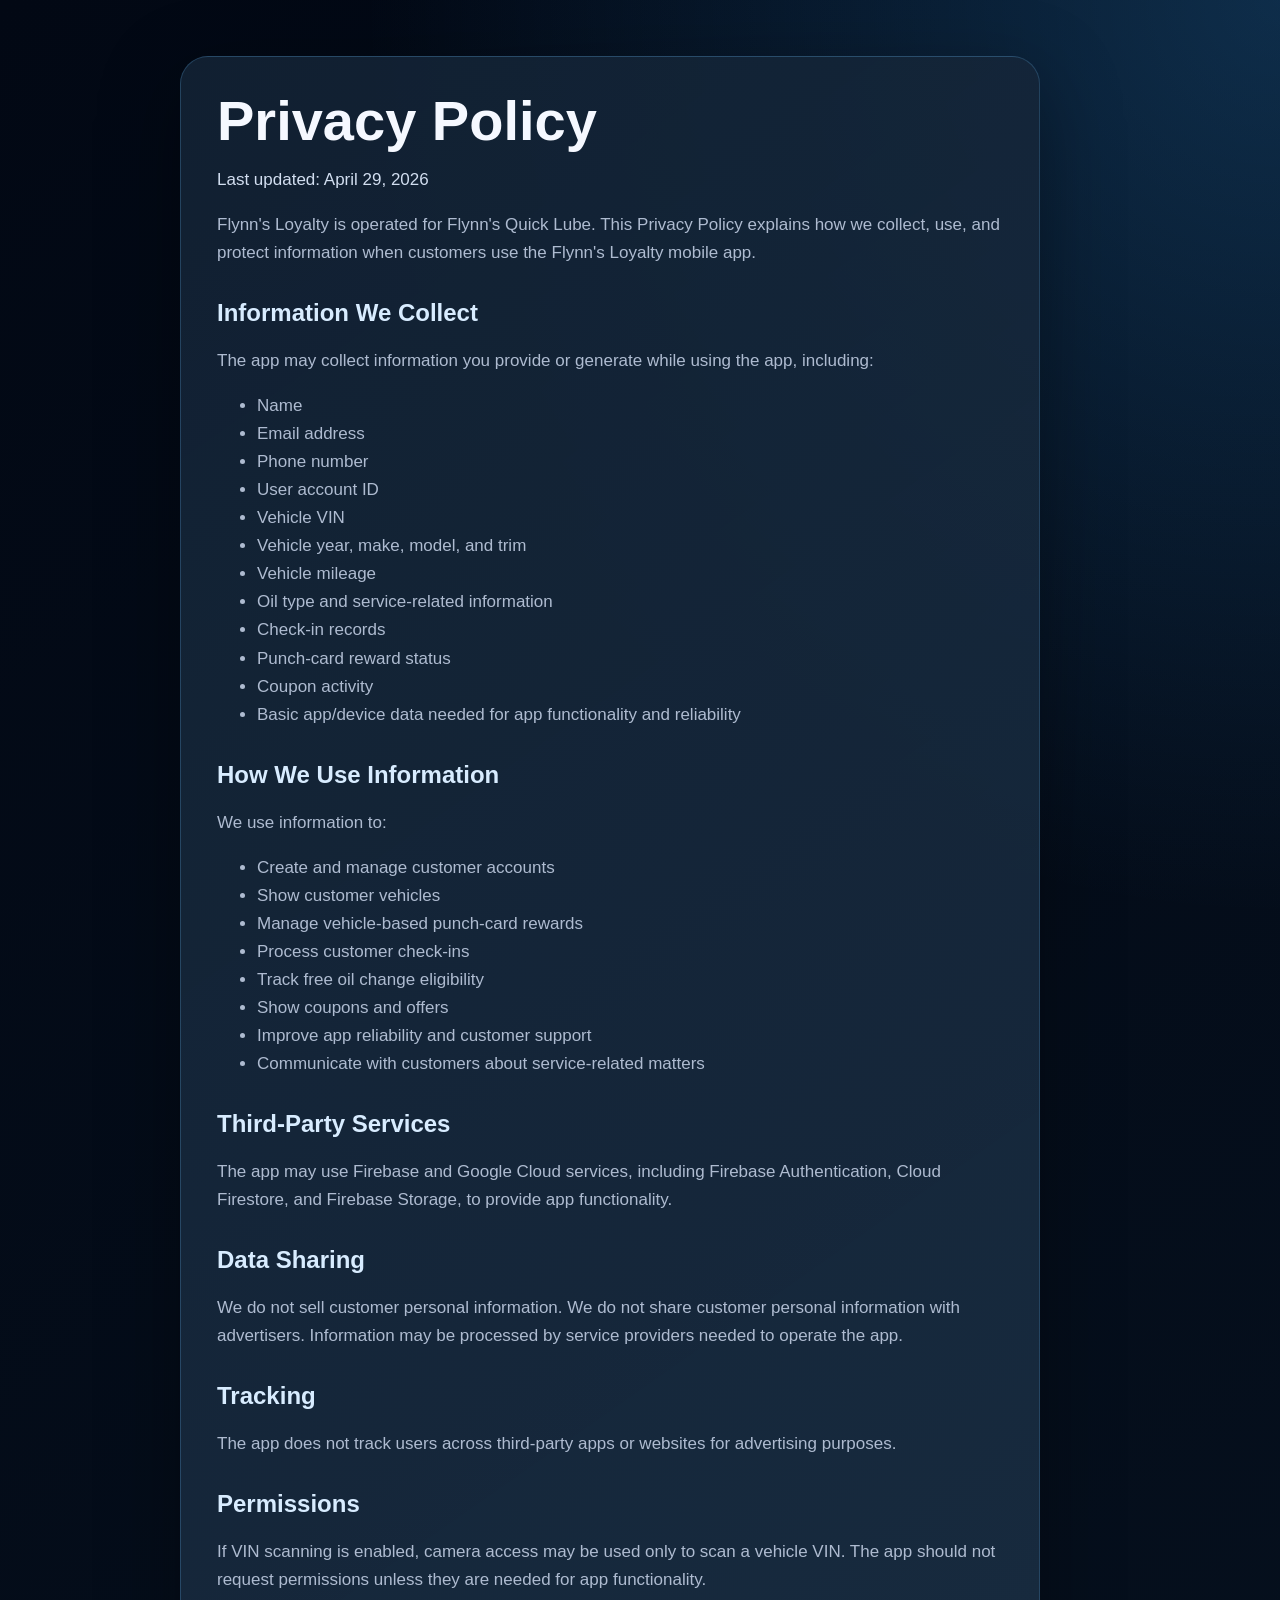
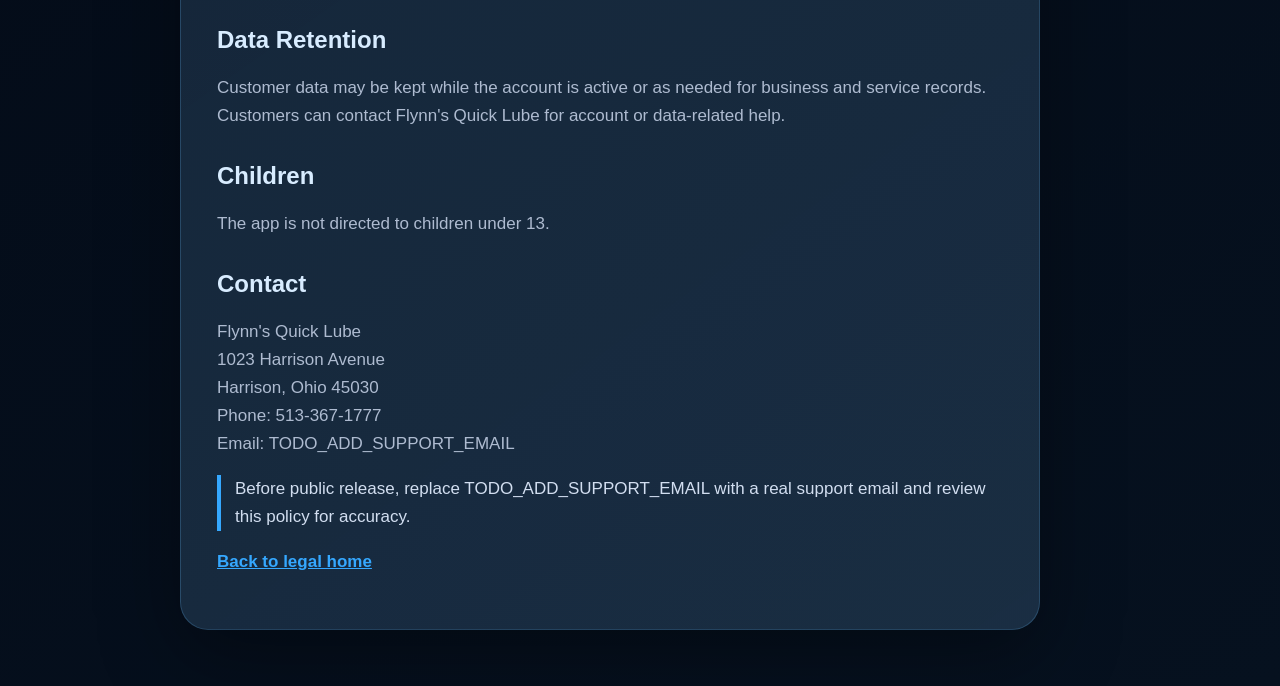
==== privacy-policy.html @ 1946183d "Add legal pages" ====
<!doctype html>
<html lang="en">
<head>
  <meta charset="utf-8" />
  <meta name="viewport" content="width=device-width, initial-scale=1" />
  <title>Privacy Policy | Flynn's Loyalty</title>
  <link rel="stylesheet" href="styles.css" />
</head>
<body>
  <main class="page">
    <section class="card legal">
      <h1>Privacy Policy</h1>
      <p class="updated">Last updated: April 29, 2026</p>

      <p>Flynn's Loyalty is operated for Flynn's Quick Lube. This Privacy Policy explains how we collect, use, and protect information when customers use the Flynn's Loyalty mobile app.</p>

      <h2>Information We Collect</h2>
      <p>The app may collect information you provide or generate while using the app, including:</p>
      <ul>
        <li>Name</li>
        <li>Email address</li>
        <li>Phone number</li>
        <li>User account ID</li>
        <li>Vehicle VIN</li>
        <li>Vehicle year, make, model, and trim</li>
        <li>Vehicle mileage</li>
        <li>Oil type and service-related information</li>
        <li>Check-in records</li>
        <li>Punch-card reward status</li>
        <li>Coupon activity</li>
        <li>Basic app/device data needed for app functionality and reliability</li>
      </ul>

      <h2>How We Use Information</h2>
      <p>We use information to:</p>
      <ul>
        <li>Create and manage customer accounts</li>
        <li>Show customer vehicles</li>
        <li>Manage vehicle-based punch-card rewards</li>
        <li>Process customer check-ins</li>
        <li>Track free oil change eligibility</li>
        <li>Show coupons and offers</li>
        <li>Improve app reliability and customer support</li>
        <li>Communicate with customers about service-related matters</li>
      </ul>

      <h2>Third-Party Services</h2>
      <p>The app may use Firebase and Google Cloud services, including Firebase Authentication, Cloud Firestore, and Firebase Storage, to provide app functionality.</p>

      <h2>Data Sharing</h2>
      <p>We do not sell customer personal information. We do not share customer personal information with advertisers. Information may be processed by service providers needed to operate the app.</p>

      <h2>Tracking</h2>
      <p>The app does not track users across third-party apps or websites for advertising purposes.</p>

      <h2>Permissions</h2>
      <p>If VIN scanning is enabled, camera access may be used only to scan a vehicle VIN. The app should not request permissions unless they are needed for app functionality.</p>

      <h2>Data Retention</h2>
      <p>Customer data may be kept while the account is active or as needed for business and service records. Customers can contact Flynn's Quick Lube for account or data-related help.</p>

      <h2>Children</h2>
      <p>The app is not directed to children under 13.</p>

      <h2>Contact</h2>
      <p>
        Flynn's Quick Lube<br>
        1023 Harrison Avenue<br>
        Harrison, Ohio 45030<br>
        Phone: 513-367-1777<br>
        Email: TODO_ADD_SUPPORT_EMAIL
      </p>

      <p class="note">Before public release, replace TODO_ADD_SUPPORT_EMAIL with a real support email and review this policy for accuracy.</p>

      <p><a href="index.html">Back to legal home</a></p>
    </section>
  </main>
</body>
</html>
---- styles.css ----
:root {
  --bg: #06111f;
  --panel: rgba(18, 34, 52, 0.92);
  --panel-2: rgba(31, 53, 76, 0.8);
  --text: #f5f8ff;
  --muted: #aebbd0;
  --blue: #35a8ff;
  --border: rgba(90, 165, 220, 0.25);
}

* {
  box-sizing: border-box;
}

body {
  margin: 0;
  min-height: 100vh;
  font-family: -apple-system, BlinkMacSystemFont, "Segoe UI", sans-serif;
  color: var(--text);
  background:
    radial-gradient(circle at top right, rgba(53, 168, 255, 0.22), transparent 35%),
    linear-gradient(145deg, #020814, var(--bg));
}

.page {
  width: min(920px, calc(100% - 32px));
  margin: 0 auto;
  padding: 56px 0;
}

.card {
  border: 1px solid var(--border);
  background: linear-gradient(145deg, var(--panel), var(--panel-2));
  border-radius: 28px;
  padding: 36px;
  box-shadow: 0 24px 80px rgba(0, 0, 0, 0.35);
}

h1 {
  margin: 0 0 10px;
  font-size: clamp(34px, 6vw, 56px);
  line-height: 1;
}

h2 {
  margin-top: 32px;
  color: #d8ecff;
}

p, li {
  color: var(--muted);
  font-size: 17px;
  line-height: 1.65;
}

a {
  color: var(--blue);
  font-weight: 700;
}

.subtitle {
  font-size: 20px;
}

.updated,
.note {
  color: #d2def0;
}

.note {
  border-left: 4px solid var(--blue);
  padding-left: 14px;
}

.links {
  display: grid;
  gap: 14px;
  margin-top: 28px;
}

.links a {
  display: block;
  padding: 18px 20px;
  border: 1px solid var(--border);
  border-radius: 18px;
  background: rgba(255, 255, 255, 0.05);
  text-decoration: none;
}

.legal {
  max-width: 860px;
}

@media (max-width: 560px) {
  .page {
    width: min(100% - 20px, 920px);
    padding: 24px 0;
  }

  .card {
    padding: 24px;
    border-radius: 22px;
  }

  p, li {
    font-size: 16px;
  }
}
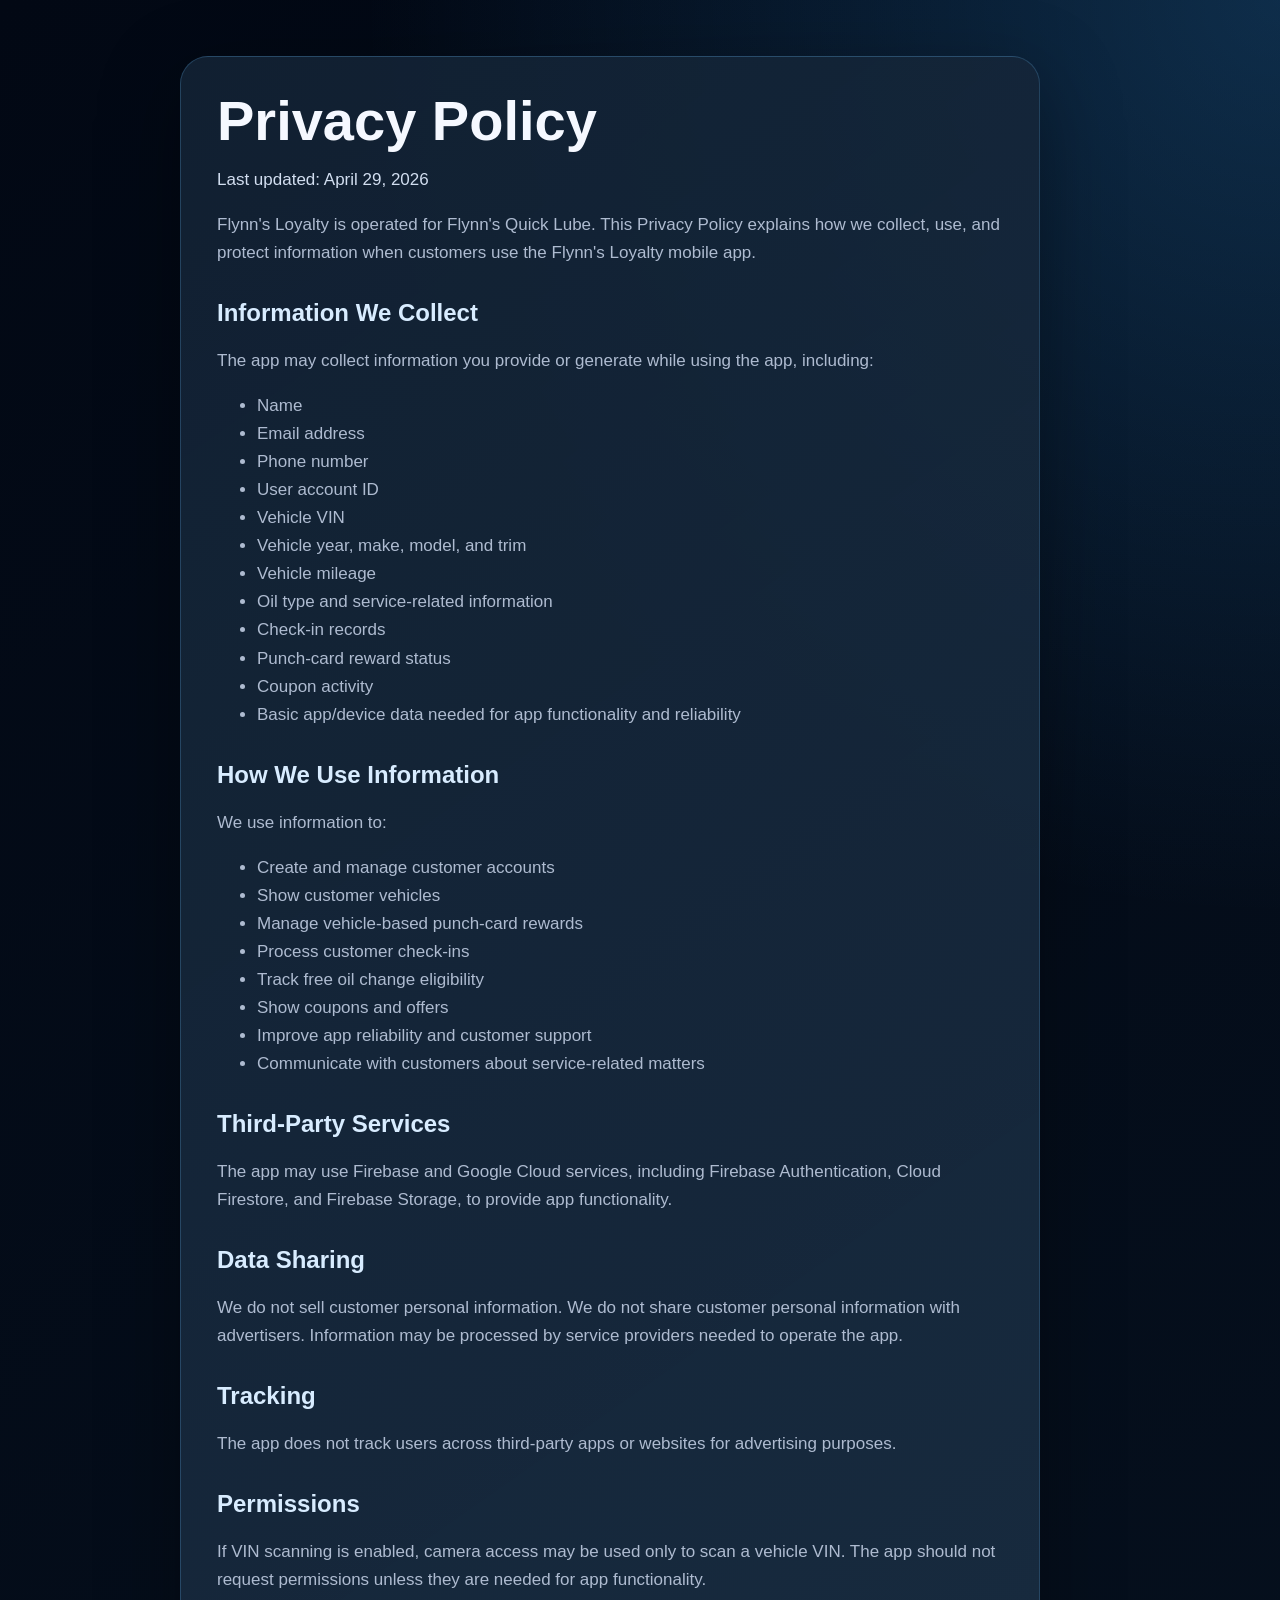
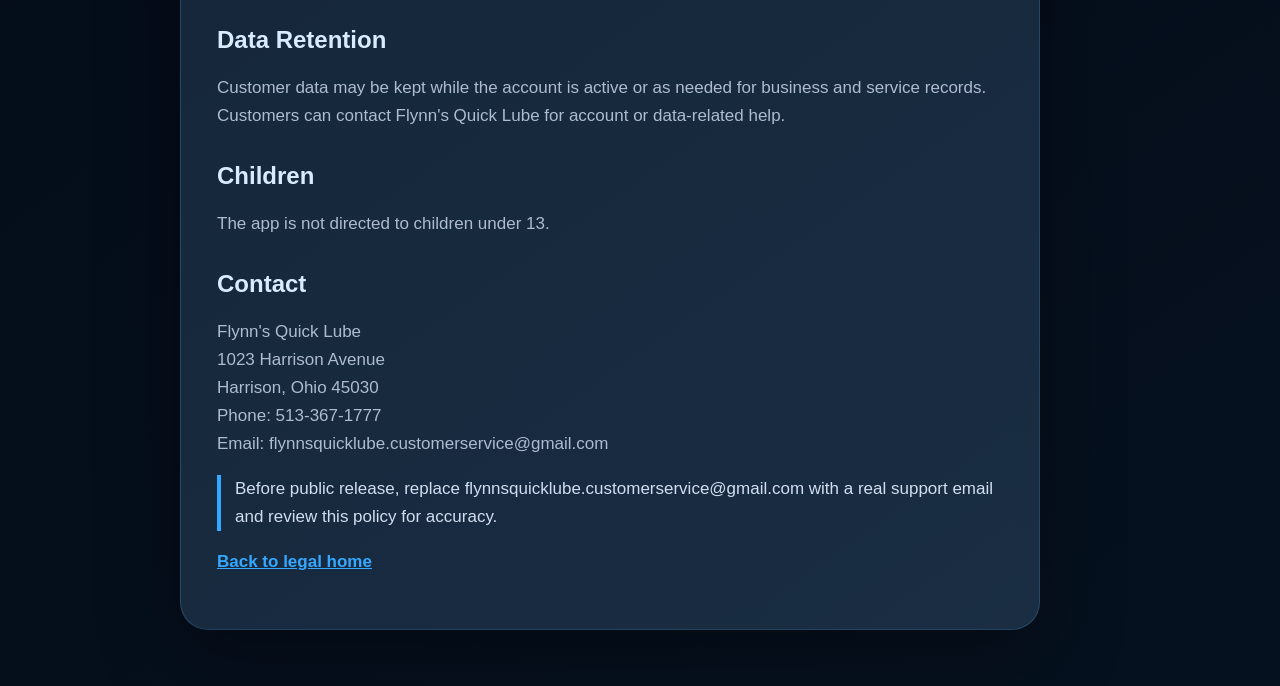
==== commit 7fa4cf3b: "Add Flynn's customer service email" ====
--- a/privacy-policy.html
+++ b/privacy-policy.html
@@ -68,10 +68,10 @@
         1023 Harrison Avenue<br>
         Harrison, Ohio 45030<br>
         Phone: 513-367-1777<br>
-        Email: TODO_ADD_SUPPORT_EMAIL
+        Email: flynnsquicklube.customerservice@gmail.com
       </p>
 
-      <p class="note">Before public release, replace TODO_ADD_SUPPORT_EMAIL with a real support email and review this policy for accuracy.</p>
+      <p class="note">Before public release, replace flynnsquicklube.customerservice@gmail.com with a real support email and review this policy for accuracy.</p>
 
       <p><a href="index.html">Back to legal home</a></p>
     </section>
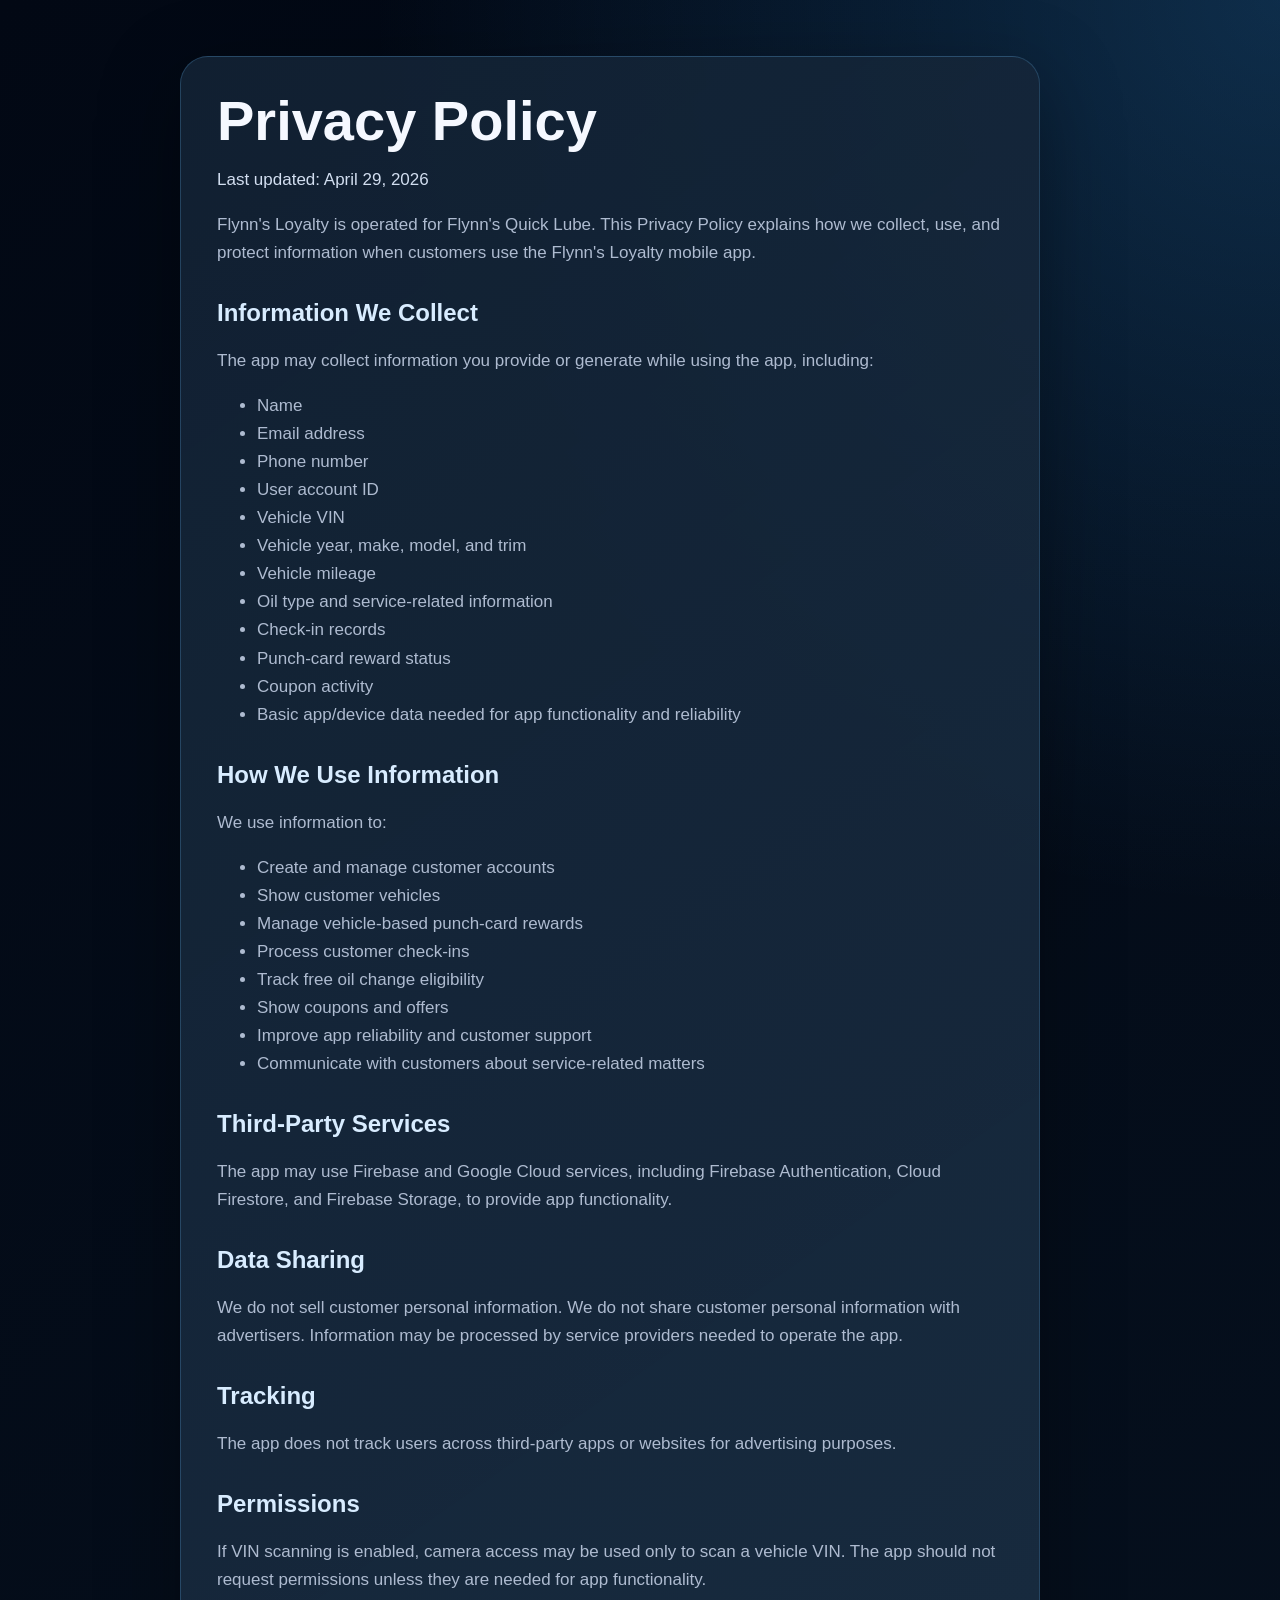
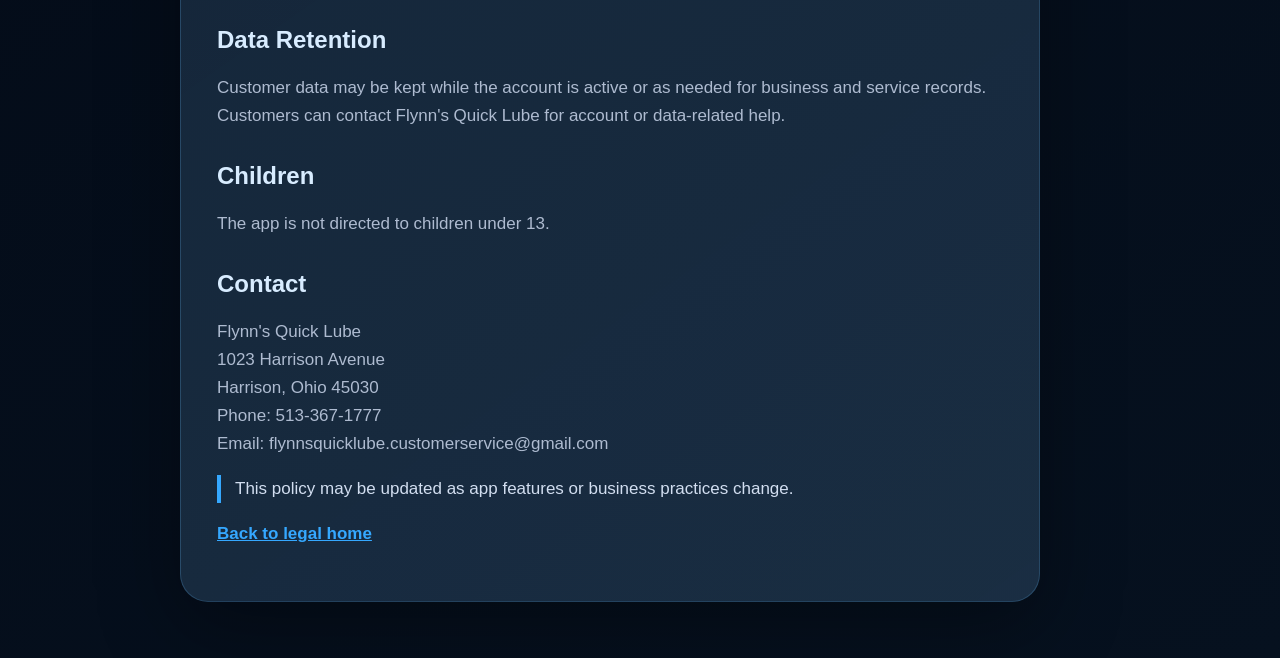
==== commit eb2f6e88: "Clean up legal page support email notes" ====
--- a/privacy-policy.html
+++ b/privacy-policy.html
@@ -71,7 +71,7 @@
         Email: flynnsquicklube.customerservice@gmail.com
       </p>
 
-      <p class="note">Before public release, replace flynnsquicklube.customerservice@gmail.com with a real support email and review this policy for accuracy.</p>
+      <p class="note">This policy may be updated as app features or business practices change.</p>
 
       <p><a href="index.html">Back to legal home</a></p>
     </section>
